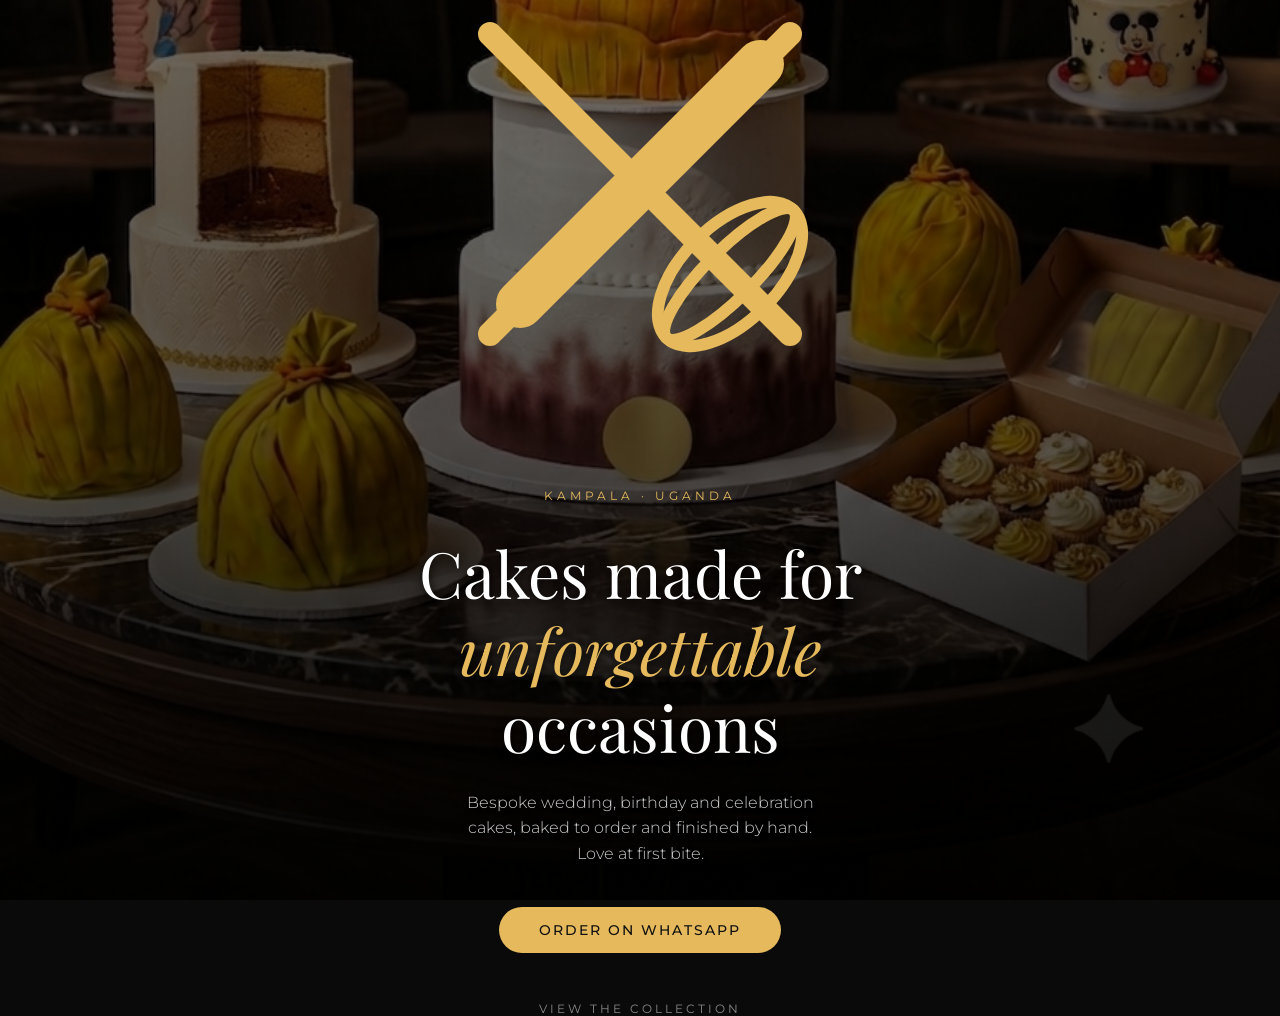
==== index.html @ edb1caff "Update index.html" ====
<!DOCTYPE html>
<html lang="en">
<head>
    <meta charset="UTF-8">
    <meta name="viewport" content="width=device-width, initial-scale=1.0">
    <title>Cake Walkers | Kampala</title>
    <link rel="stylesheet" href="style.css">
    <!-- Google Fonts for premium typography -->
    <link rel="preconnect" href="https://fonts.googleapis.com">
    <link rel="preconnect" href="https://fonts.gstatic.com" crossorigin>
    <link href="https://fonts.googleapis.com/css2?family=Montserrat:wght@300;400;500;600&family=Playfair+Display:ital,wght@0,400;0,600;1,400&display=swap" rel="stylesheet">
</head>
<body>

    <!-- Hero Section -->
    <section class="hero-section">
        <div class="hero-content">
            
            <!-- Brand Icon (Crossed Whisk and Rolling Pin) -->
            <div class="brand-icon">
                <svg viewBox="0 0 100 100" fill="none" xmlns="http://www.w3.org/2000/svg">
                    <!-- Rolling Pin -->
                    <path d="M25 75 L75 25" stroke="#e5b95c" stroke-width="4" stroke-linecap="round"/>
                    <path d="M30 70 L70 30" stroke="#e5b95c" stroke-width="8" stroke-linecap="round"/>
                    <!-- Whisk -->
                    <path d="M25 25 L50 50" stroke="#e5b95c" stroke-width="4" stroke-linecap="round"/>
                    <ellipse cx="65" cy="65" rx="15" ry="8" transform="rotate(-45 65 65)" stroke="#e5b95c" stroke-width="2"/>
                    <ellipse cx="65" cy="65" rx="15" ry="4" transform="rotate(-45 65 65)" stroke="#e5b95c" stroke-width="2"/>
                    <path d="M50 50 L75 75" stroke="#e5b95c" stroke-width="4" stroke-linecap="round"/>
                </svg>
            </div>

            <p class="location-tag">KAMPALA &middot; UGANDA</p>
            
            <h1 class="main-title">
                Cakes made for<br>
                <span class="highlight">unforgettable</span><br>
                occasions
            </h1>
            
            <p class="hero-description">
                Bespoke wedding, birthday and celebration<br>
                cakes, baked to order and finished by hand.<br>
                Love at first bite.
            </p>
            
            <!-- WhatsApp Button -->
            <a href="https://wa.me/256777690441" class="whatsapp-btn" target="_blank" rel="noopener noreferrer">
                ORDER ON WHATSAPP
            </a>
            
            <a href="#gallery" class="view-collection">VIEW THE COLLECTION</a>
        </div>
    </section>

</body>
</html>
---- style.css ----
/* Reset and Base Styles */
* {
    margin: 0;
    padding: 0;
    box-sizing: border-box;
}

body {
    background-color: #0a0a0a; /* Dark background */
    color: #ffffff;
    font-family: 'Montserrat', sans-serif;
    -webkit-font-smoothing: antialiased;
}

/* Hero Section Container */
.hero-section {
    position: relative;
    height: 100vh;
    min-height: 650px;
    display: flex;
    flex-direction: column;
    justify-content: center;
    align-items: center;
    text-align: center;
    padding: 0 20px;
    
    /* Integrated background image and gradient overlay */
    background-image: linear-gradient(
        to bottom, 
        rgba(0, 0, 0, 0.55) 0%, 
        rgba(0, 0, 0, 0.75) 100%
    ), url('1785603673421.png');
    
    background-size: cover;
    background-position: center bottom;
    background-repeat: no-repeat;
}

/* Ensure content stays above the background */
.hero-content {
    position: relative;
    z-index: 2;
    max-width: 600px;
    width: 100%;
}

/* Typography Details */
.location-tag {
    font-size: 0.75rem;
    letter-spacing: 4px;
    color: #e5b95c; /* Soft gold */
    margin-bottom: 2rem;
    text-transform: uppercase;
}

.main-title {
    font-family: 'Playfair Display', serif;
    font-size: clamp(2.5rem, 6vw, 4rem);
    font-weight: 400;
    line-height: 1.2;
    margin-bottom: 1.5rem;
    /* Added shadow to keep text crisp over the background image */
    text-shadow: 0 2px 10px rgba(0, 0, 0, 0.8);
}

.main-title .highlight {
    font-style: italic;
    color: #e5b95c; /* Matches the golden highlight */
}

.hero-description {
    font-size: 1rem;
    line-height: 1.6;
    color: #cccccc;
    margin-bottom: 2.5rem;
    font-weight: 300;
    /* Added subtle shadow to the description as well */
    text-shadow: 0 1px 5px rgba(0, 0, 0, 0.8);
}

/* The Call to Action Button */
.whatsapp-btn {
    display: inline-block;
    background-color: #e5b95c;
    color: #111111;
    text-decoration: none;
    padding: 15px 40px;
    border-radius: 50px; /* Pill shape */
    font-size: 0.85rem;
    font-weight: 500;
    letter-spacing: 2px;
    margin-bottom: 3rem;
    transition: background-color 0.3s ease, transform 0.2s ease;
}

.whatsapp-btn:hover {
    background-color: #d4af37;
    transform: translateY(-2px);
}

/* Bottom Scroll Text */
.view-collection {
    display: block;
    color: #888888;
    text-decoration: none;
    font-size: 0.75rem;
    letter-spacing: 3px;
    text-transform: uppercase;
    transition: color 0.3s ease;
}

.view-collection:hover {
    color: #ffffff;
}
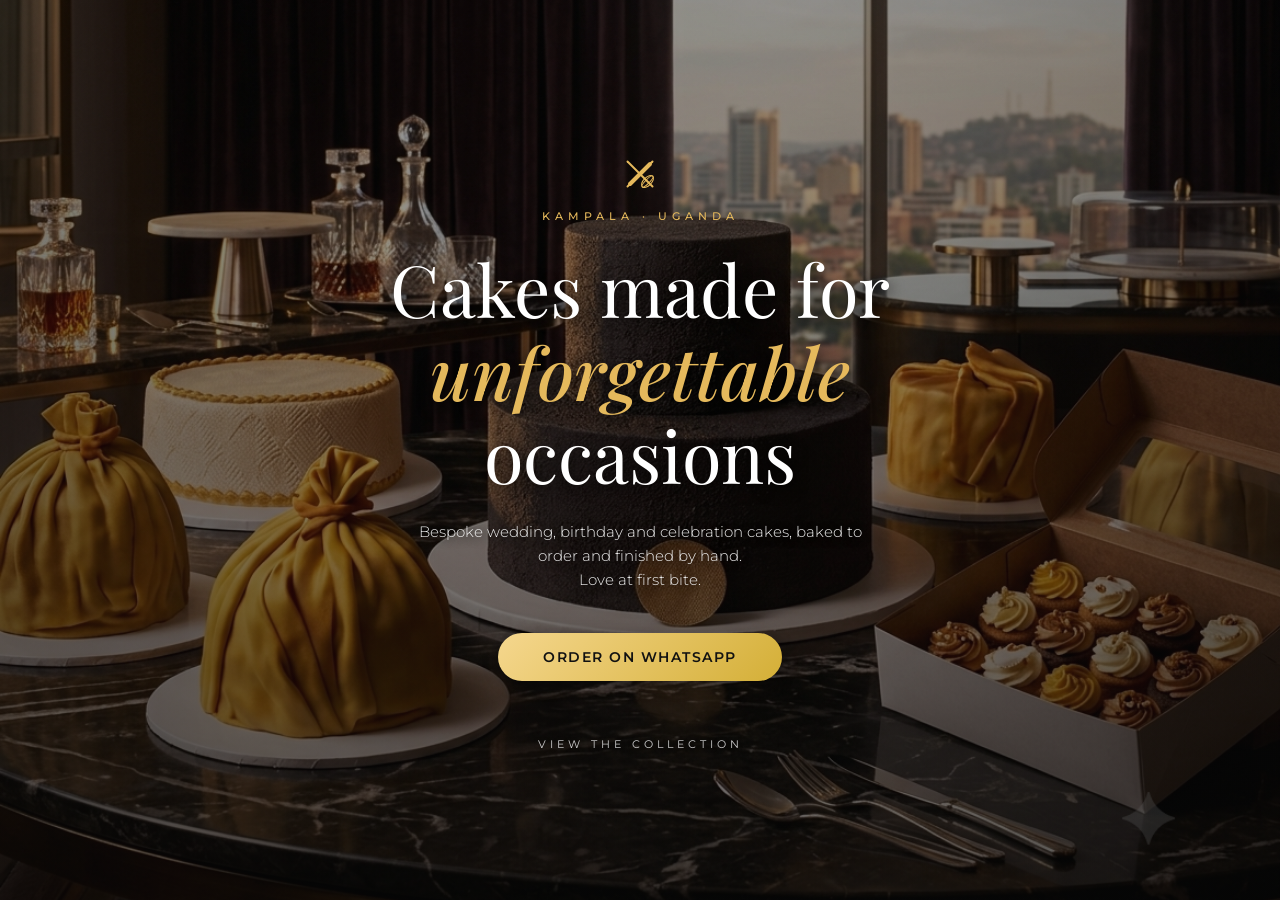
==== commit d4c7f871: "Update index.html" ====
--- a/index.html
+++ b/index.html
@@ -8,7 +8,7 @@
     <!-- Google Fonts for premium typography -->
     <link rel="preconnect" href="https://fonts.googleapis.com">
     <link rel="preconnect" href="https://fonts.gstatic.com" crossorigin>
-    <link href="https://fonts.googleapis.com/css2?family=Montserrat:wght@300;400;500;600&family=Playfair+Display:ital,wght@0,400;0,600;1,400&display=swap" rel="stylesheet">
+    <link href="https://fonts.googleapis.com/css2?family=Montserrat:wght@300;400;500;600;700&family=Playfair+Display:ital,wght@0,400;0,500;1,400;1,500&display=swap" rel="stylesheet">
 </head>
 <body>
 
@@ -38,11 +38,12 @@
                 occasions
             </h1>
             
-            <p class="hero-description">
-                Bespoke wedding, birthday and celebration<br>
-                cakes, baked to order and finished by hand.<br>
-                Love at first bite.
-            </p>
+            <div class="description-wrapper">
+                <p class="hero-description">
+                    Bespoke wedding, birthday and celebration cakes, baked to order and finished by hand.<br>
+                    Love at first bite.
+                </p>
+            </div>
             
             <!-- WhatsApp Button -->
             <a href="https://wa.me/256777690441" class="whatsapp-btn" target="_blank" rel="noopener noreferrer">
--- a/style.css
+++ b/style.css
@@ -6,17 +6,18 @@
 }
 
 body {
-    background-color: #0a0a0a; /* Dark background */
+    background-color: #0a0a0a; 
     color: #ffffff;
     font-family: 'Montserrat', sans-serif;
     -webkit-font-smoothing: antialiased;
+    -moz-osx-font-smoothing: grayscale;
 }
 
-/* Hero Section Container */
+/* Hero Section Container (Default: Laptop / Wide View) */
 .hero-section {
     position: relative;
     height: 100vh;
-    min-height: 650px;
+    min-height: 750px;
     display: flex;
     flex-direction: column;
     justify-content: center;
@@ -24,89 +25,122 @@
     text-align: center;
     padding: 0 20px;
     
-    /* Integrated background image and gradient overlay */
-    background-image: linear-gradient(
-        to bottom, 
-        rgba(0, 0, 0, 0.55) 0%, 
-        rgba(0, 0, 0, 0.75) 100%
-    ), url('1785603673421.png');
+    /* Laptop Background Image */
+    background-image: 
+        linear-gradient(to bottom, rgba(15, 15, 15, 0.2) 0%, rgba(10, 10, 10, 0.5) 100%),
+        radial-gradient(circle at center, rgba(0,0,0,0.1) 0%, rgba(0,0,0,0.4) 100%),
+        url('1785606690197.png');
     
     background-size: cover;
-    background-position: center bottom;
+    background-position: center;
     background-repeat: no-repeat;
 }
 
-/* Ensure content stays above the background */
+/* Media Query for Mobile Devices (screens 768px wide and below) */
+@media (max-width: 768px) {
+    .hero-section {
+        /* Mobile Background Image (Replace 'mobile-bg.png' with your mobile image filename) */
+        background-image: 
+            linear-gradient(to bottom, rgba(15, 15, 15, 0.3) 0%, rgba(10, 10, 10, 0.6) 100%),
+            radial-gradient(circle at center, rgba(0,0,0,0.2) 0%, rgba(0,0,0,0.5) 100%),
+            url('mobile-bg.png');
+        
+        background-size: cover;
+        background-position: center;
+    }
+}
+
+/* Hero Content Wrapper */
 .hero-content {
     position: relative;
     z-index: 2;
-    max-width: 600px;
+    max-width: 700px;
     width: 100%;
+    display: flex;
+    flex-direction: column;
+    align-items: center;
 }
 
-/* Typography Details */
-.location-tag {
-    font-size: 0.75rem;
-    letter-spacing: 4px;
-    color: #e5b95c; /* Soft gold */
-    margin-bottom: 2rem;
-    text-transform: uppercase;
+/* Brand Icon */
+.brand-icon {
+    width: 50px;
+    height: 50px;
+    margin-bottom: 10px;
 }
 
+.brand-icon svg {
+    width: 100%;
+    height: 100%;
+    display: block;
+}
+
+/* Location Tag */
+.location-tag {
+    font-size: 0.7rem;
+    letter-spacing: 5px;
+    color: #e5b95c;
+    margin-bottom: 1.5rem;
+    text-transform: uppercase;
+    font-weight: 500;
+}
+
+/* Main Typography */
 .main-title {
     font-family: 'Playfair Display', serif;
-    font-size: clamp(2.5rem, 6vw, 4rem);
+    font-size: clamp(2.5rem, 7vw, 4.5rem);
     font-weight: 400;
-    line-height: 1.2;
+    line-height: 1.15;
     margin-bottom: 1.5rem;
-    /* Added shadow to keep text crisp over the background image */
-    text-shadow: 0 2px 10px rgba(0, 0, 0, 0.8);
+    text-shadow: 0 4px 15px rgba(0, 0, 0, 0.9);
 }
 
 .main-title .highlight {
     font-style: italic;
-    color: #e5b95c; /* Matches the golden highlight */
+    color: #e5b95c;
+    font-weight: 500;
 }
 
 .hero-description {
-    font-size: 1rem;
+    font-size: 0.95rem;
     line-height: 1.6;
-    color: #cccccc;
+    color: #f0f0f0;
     margin-bottom: 2.5rem;
     font-weight: 300;
-    /* Added subtle shadow to the description as well */
-    text-shadow: 0 1px 5px rgba(0, 0, 0, 0.8);
+    text-shadow: 0 2px 10px rgba(0, 0, 0, 0.9);
+    max-width: 450px;
 }
 
-/* The Call to Action Button */
+/* Call to Action Button */
 .whatsapp-btn {
     display: inline-block;
-    background-color: #e5b95c;
+    background: linear-gradient(135deg, #f5d78e 0%, #d4af37 100%);
     color: #111111;
     text-decoration: none;
-    padding: 15px 40px;
-    border-radius: 50px; /* Pill shape */
+    padding: 16px 45px;
+    border-radius: 50px;
     font-size: 0.85rem;
-    font-weight: 500;
-    letter-spacing: 2px;
-    margin-bottom: 3rem;
-    transition: background-color 0.3s ease, transform 0.2s ease;
+    font-weight: 600;
+    letter-spacing: 1.5px;
+    margin-bottom: 3.5rem;
+    transition: transform 0.3s ease, box-shadow 0.3s ease;
+    box-shadow: 0 4px 15px rgba(0, 0, 0, 0.4);
 }
 
 .whatsapp-btn:hover {
-    background-color: #d4af37;
-    transform: translateY(-2px);
+    transform: translateY(-3px);
+    box-shadow: 0 6px 20px rgba(212, 175, 55, 0.4);
 }
 
 /* Bottom Scroll Text */
 .view-collection {
     display: block;
-    color: #888888;
+    color: #cccccc;
     text-decoration: none;
-    font-size: 0.75rem;
-    letter-spacing: 3px;
+    font-size: 0.7rem;
+    letter-spacing: 4px;
     text-transform: uppercase;
     transition: color 0.3s ease;
+    text-shadow: 0 1px 4px rgba(0, 0, 0, 0.8);
 }
 
 .view-collection:hover {
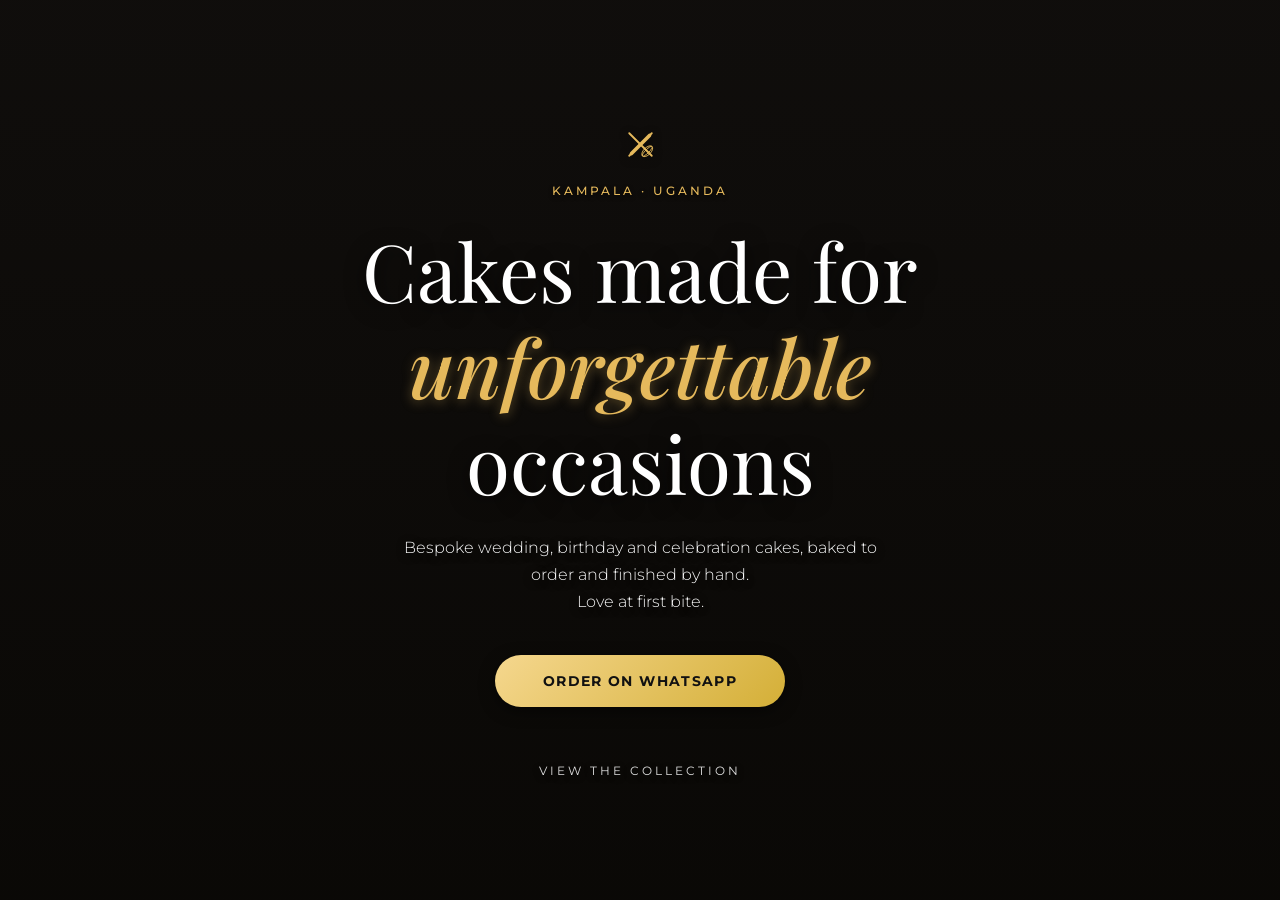
==== commit 2c43f896: "Update index.html" ====
--- a/index.html
+++ b/index.html
@@ -5,10 +5,10 @@
     <meta name="viewport" content="width=device-width, initial-scale=1.0">
     <title>Cake Walkers | Kampala</title>
     <link rel="stylesheet" href="style.css">
-    <!-- Google Fonts for premium typography -->
+        <!-- Google Fonts for premium typography and Artisanal Brush script -->
     <link rel="preconnect" href="https://fonts.googleapis.com">
     <link rel="preconnect" href="https://fonts.gstatic.com" crossorigin>
-    <link href="https://fonts.googleapis.com/css2?family=Montserrat:wght@300;400;500;600;700&family=Playfair+Display:ital,wght@0,400;0,500;1,400;1,500&display=swap" rel="stylesheet">
+    <link href="https://fonts.googleapis.com/css2?family=Caveat:wght@500;600;700&family=Montserrat:wght@300;400;500;600;700&family=Playfair+Display:ital,wght@0,400;0,500;1,400;1,500&display=swap" rel="stylesheet">
 </head>
 <body>
 
--- a/style.css
+++ b/style.css
@@ -25,11 +25,10 @@
     text-align: center;
     padding: 0 20px;
     
-    /* Laptop Background Image */
+    /* Laptop Background Image with Warm, Balanced Lighting Overlay */
     background-image: 
-        linear-gradient(to bottom, rgba(15, 15, 15, 0.2) 0%, rgba(10, 10, 10, 0.5) 100%),
-        radial-gradient(circle at center, rgba(0,0,0,0.1) 0%, rgba(0,0,0,0.4) 100%),
-        url('1785606690197.png');
+        linear-gradient(to bottom, rgba(26, 20, 15, 0.35) 0%, rgba(10, 8, 5, 0.8) 100%),
+        url('laptop-bg.png');
     
     background-size: cover;
     background-position: center;
@@ -39,10 +38,9 @@
 /* Media Query for Mobile Devices (screens 768px wide and below) */
 @media (max-width: 768px) {
     .hero-section {
-        /* Mobile Background Image (Replace 'mobile-bg.png' with your mobile image filename) */
+        /* Mobile Background Image with identical warm lighting */
         background-image: 
-            linear-gradient(to bottom, rgba(15, 15, 15, 0.3) 0%, rgba(10, 10, 10, 0.6) 100%),
-            radial-gradient(circle at center, rgba(0,0,0,0.2) 0%, rgba(0,0,0,0.5) 100%),
+            linear-gradient(to bottom, rgba(26, 20, 15, 0.4) 0%, rgba(10, 8, 5, 0.85) 100%),
             url('mobile-bg.png');
         
         background-size: cover;
@@ -54,7 +52,7 @@
 .hero-content {
     position: relative;
     z-index: 2;
-    max-width: 700px;
+    max-width: 800px;
     width: 100%;
     display: flex;
     flex-direction: column;
@@ -63,9 +61,10 @@
 
 /* Brand Icon */
 .brand-icon {
-    width: 50px;
-    height: 50px;
-    margin-bottom: 10px;
+    width: 45px;
+    height: 45px;
+    margin-bottom: 1rem;
+    filter: drop-shadow(0px 2px 4px rgba(0,0,0,0.5));
 }
 
 .brand-icon svg {
@@ -76,38 +75,45 @@
 
 /* Location Tag */
 .location-tag {
-    font-size: 0.7rem;
-    letter-spacing: 5px;
+    font-size: 0.75rem;
+    letter-spacing: 0.25em; /* Wider spacing for editorial look */
     color: #e5b95c;
     margin-bottom: 1.5rem;
     text-transform: uppercase;
     font-weight: 500;
+    text-shadow: 0 2px 4px rgba(0, 0, 0, 0.8);
 }
 
 /* Main Typography */
 .main-title {
     font-family: 'Playfair Display', serif;
-    font-size: clamp(2.5rem, 7vw, 4.5rem);
+    font-size: clamp(2.8rem, 8vw, 5rem);
     font-weight: 400;
-    line-height: 1.15;
+    line-height: 1.2; /* Increased breathing room */
     margin-bottom: 1.5rem;
-    text-shadow: 0 4px 15px rgba(0, 0, 0, 0.9);
+    text-shadow: 0 4px 20px rgba(0, 0, 0, 0.7); /* Softer shadow */
 }
 
 .main-title .highlight {
     font-style: italic;
     color: #e5b95c;
     font-weight: 500;
+    /* Subtle gold glow instead of dark shadow */
+    text-shadow: 0px 2px 12px rgba(229, 185, 92, 0.35); 
+}
+
+/* Paragraph Wrapper & Text */
+.description-wrapper {
+    max-width: 480px;
+    margin: 0 auto 2.5rem auto;
 }
 
 .hero-description {
-    font-size: 0.95rem;
-    line-height: 1.6;
-    color: #f0f0f0;
-    margin-bottom: 2.5rem;
+    font-size: 1rem;
+    line-height: 1.7; /* Airy, elegant spacing */
+    color: #f8f8f8;
     font-weight: 300;
-    text-shadow: 0 2px 10px rgba(0, 0, 0, 0.9);
-    max-width: 450px;
+    text-shadow: 0 2px 8px rgba(0, 0, 0, 0.9);
 }
 
 /* Call to Action Button */
@@ -116,33 +122,35 @@
     background: linear-gradient(135deg, #f5d78e 0%, #d4af37 100%);
     color: #111111;
     text-decoration: none;
-    padding: 16px 45px;
+    padding: 18px 48px;
     border-radius: 50px;
     font-size: 0.85rem;
-    font-weight: 600;
-    letter-spacing: 1.5px;
+    font-weight: 700; /* Bolder text */
+    letter-spacing: 0.1em; /* Increased spacing to read clearly */
     margin-bottom: 3.5rem;
     transition: transform 0.3s ease, box-shadow 0.3s ease;
-    box-shadow: 0 4px 15px rgba(0, 0, 0, 0.4);
+    box-shadow: 0 4px 15px rgba(0, 0, 0, 0.5);
 }
 
 .whatsapp-btn:hover {
     transform: translateY(-3px);
-    box-shadow: 0 6px 20px rgba(212, 175, 55, 0.4);
+    box-shadow: 0 8px 25px rgba(212, 175, 55, 0.4);
 }
 
 /* Bottom Scroll Text */
 .view-collection {
     display: block;
-    color: #cccccc;
+    color: #dddddd;
     text-decoration: none;
-    font-size: 0.7rem;
-    letter-spacing: 4px;
+    font-size: 0.75rem;
+    letter-spacing: 0.25em; /* Matches top location tag */
     text-transform: uppercase;
-    transition: color 0.3s ease;
-    text-shadow: 0 1px 4px rgba(0, 0, 0, 0.8);
+    font-weight: 400;
+    transition: color 0.3s ease, transform 0.3s ease;
+    text-shadow: 0 2px 6px rgba(0, 0, 0, 0.8);
 }
 
 .view-collection:hover {
     color: #ffffff;
+    transform: translateY(-2px);
 }
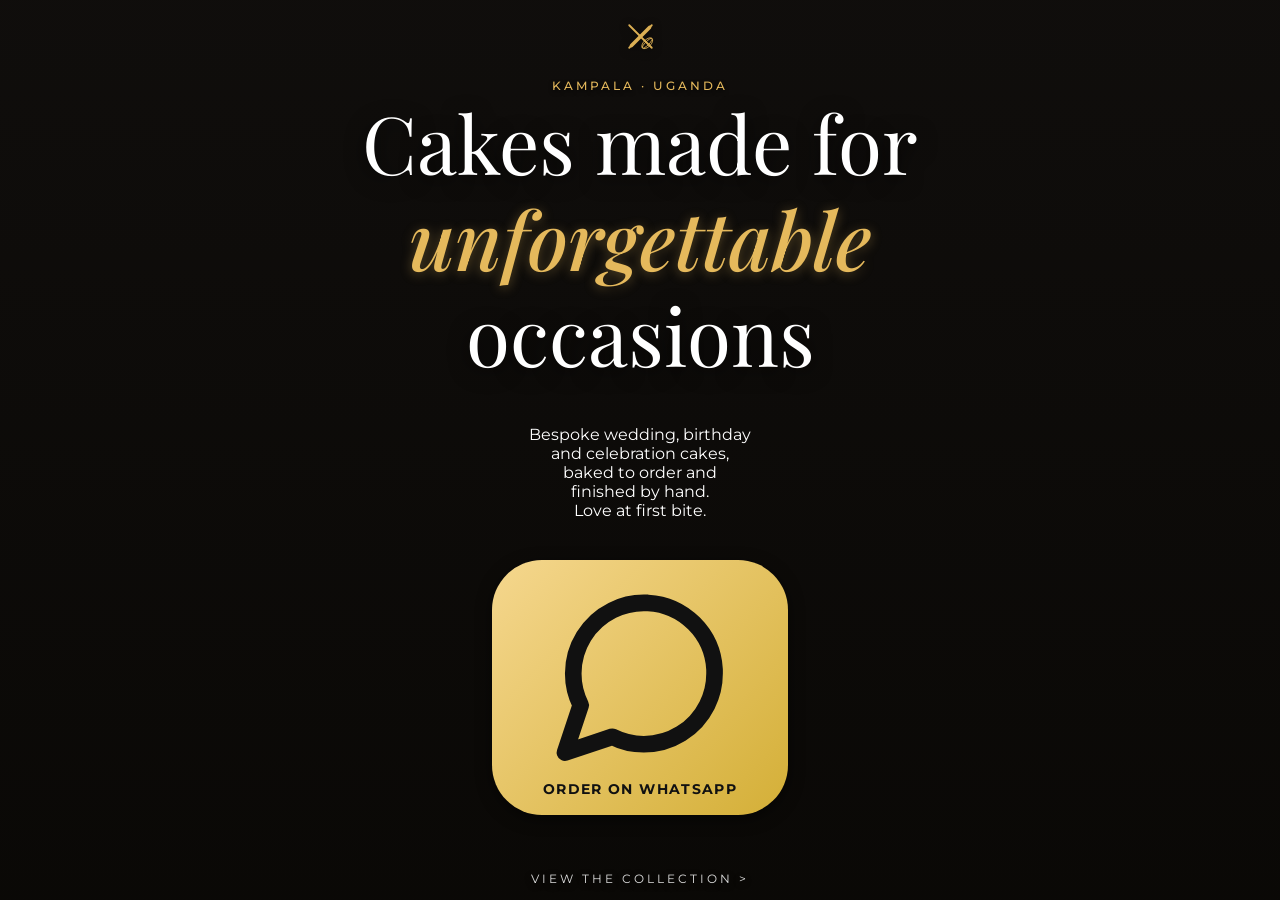
==== commit 6acc32a6: "Update index.html" ====
--- a/index.html
+++ b/index.html
@@ -5,10 +5,10 @@
     <meta name="viewport" content="width=device-width, initial-scale=1.0">
     <title>Cake Walkers | Kampala</title>
     <link rel="stylesheet" href="style.css">
-        <!-- Google Fonts for premium typography and Artisanal Brush script -->
+    <!-- Google Fonts for premium typography and Artisanal Brush script -->
     <link rel="preconnect" href="https://fonts.googleapis.com">
     <link rel="preconnect" href="https://fonts.gstatic.com" crossorigin>
-    <link href="https://fonts.googleapis.com/css2?family=Caveat:wght@500;600;700&family=Montserrat:wght@300;400;500;600;700&family=Playfair+Display:ital,wght@0,400;0,500;1,400;1,500&display=swap" rel="stylesheet">
+    <link href="https://fonts.googleapis.com/css2?family=Caveat:wght@400;500;600;700&family=Montserrat:wght@300;400;500;600;700&family=Playfair+Display:ital,wght@0,400;0,500;0,600;1,400;1,500;1,600&display=swap" rel="stylesheet">
 </head>
 <body>
 
@@ -20,37 +20,58 @@
             <div class="brand-icon">
                 <svg viewBox="0 0 100 100" fill="none" xmlns="http://www.w3.org/2000/svg">
                     <!-- Rolling Pin -->
-                    <path d="M25 75 L75 25" stroke="#e5b95c" stroke-width="4" stroke-linecap="round"/>
-                    <path d="M30 70 L70 30" stroke="#e5b95c" stroke-width="8" stroke-linecap="round"/>
+                    <path d="M25 75 L75 25" stroke="#dbaf54" stroke-width="4" stroke-linecap="round"/>
+                    <path d="M30 70 L70 30" stroke="#dbaf54" stroke-width="8" stroke-linecap="round"/>
                     <!-- Whisk -->
-                    <path d="M25 25 L50 50" stroke="#e5b95c" stroke-width="4" stroke-linecap="round"/>
-                    <ellipse cx="65" cy="65" rx="15" ry="8" transform="rotate(-45 65 65)" stroke="#e5b95c" stroke-width="2"/>
-                    <ellipse cx="65" cy="65" rx="15" ry="4" transform="rotate(-45 65 65)" stroke="#e5b95c" stroke-width="2"/>
-                    <path d="M50 50 L75 75" stroke="#e5b95c" stroke-width="4" stroke-linecap="round"/>
+                    <path d="M25 25 L50 50" stroke="#dbaf54" stroke-width="4" stroke-linecap="round"/>
+                    <ellipse cx="65" cy="65" rx="15" ry="8" transform="rotate(-45 65 65)" stroke="#dbaf54" stroke-width="2"/>
+                    <ellipse cx="65" cy="65" rx="15" ry="4" transform="rotate(-45 65 65)" stroke="#dbaf54" stroke-width="2"/>
+                    <path d="M50 50 L75 75" stroke="#dbaf54" stroke-width="4" stroke-linecap="round"/>
                 </svg>
             </div>
 
-            <p class="location-tag">KAMPALA &middot; UGANDA</p>
+            <!-- Location with Horizontal Lines -->
+            <div class="location-wrapper">
+                <span class="location-tag">KAMPALA &middot; UGANDA</span>
+            </div>
             
             <h1 class="main-title">
                 Cakes made for<br>
                 <span class="highlight">unforgettable</span><br>
                 occasions
             </h1>
+
+            <!-- Heart Divider -->
+            <div class="heart-divider">
+                <svg viewBox="0 0 24 24" fill="#dbaf54" xmlns="http://www.w3.org/2000/svg">
+                    <path d="M12 21.35l-1.45-1.32C5.4 15.36 2 12.28 2 8.5 2 5.42 4.42 3 7.5 3c1.74 0 3.41.81 4.5 2.09C13.09 3.81 14.76 3 16.5 3 19.58 3 22 5.42 22 8.5c0 3.78-3.4 6.86-8.55 11.54L12 21.35z"/>
+                </svg>
+            </div>
             
             <div class="description-wrapper">
-                <p class="hero-description">
-                    Bespoke wedding, birthday and celebration cakes, baked to order and finished by hand.<br>
+                <p class="description-main">
+                    Bespoke wedding, birthday<br>
+                    and celebration cakes,<br>
+                    baked to order and<br>
+                    <span class="highlight-text">finished by hand.</span>
+                </p>
+                <p class="description-script">
                     Love at first bite.
                 </p>
             </div>
             
-            <!-- WhatsApp Button -->
+            <!-- WhatsApp Button with Icon -->
             <a href="https://wa.me/256777690441" class="whatsapp-btn" target="_blank" rel="noopener noreferrer">
+                <svg class="wa-icon" viewBox="0 0 24 24" fill="none" stroke="currentColor" stroke-width="2" stroke-linecap="round" stroke-linejoin="round" xmlns="http://www.w3.org/2000/svg">
+                    <path d="M21 11.5a8.38 8.38 0 0 1-.9 3.8 8.5 8.5 0 0 1-7.6 4.7 8.38 8.38 0 0 1-3.8-.9L3 21l1.9-5.7a8.38 8.38 0 0 1-.9-3.8 8.5 8.5 0 0 1 4.7-7.6 8.38 8.38 0 0 1 3.8-.9h.5a8.48 8.48 0 0 1 8 8v.5z"></path>
+                </svg>
                 ORDER ON WHATSAPP
             </a>
             
-            <a href="#gallery" class="view-collection">VIEW THE COLLECTION</a>
+            <!-- Footer Link -->
+            <div class="footer-link-wrapper">
+                <a href="#gallery" class="view-collection">VIEW THE COLLECTION <span class="arrow">&gt;</span></a>
+            </div>
         </div>
     </section>
 
--- a/style.css
+++ b/style.css
@@ -104,16 +104,18 @@
 
 /* Paragraph Wrapper & Text */
 .description-wrapper {
-    max-width: 480px;
+    max-width: 550px; /* Slightly wider to accommodate the larger script text */
     margin: 0 auto 2.5rem auto;
 }
 
 .hero-description {
-    font-size: 1rem;
-    line-height: 1.7; /* Airy, elegant spacing */
-    color: #f8f8f8;
-    font-weight: 300;
-    text-shadow: 0 2px 8px rgba(0, 0, 0, 0.9);
+    font-family: 'Caveat', cursive; /* The Artisanal Brush look */
+    font-size: clamp(1.8rem, 4vw, 2.2rem); /* Larger size for readability */
+    line-height: 1.3; 
+    color: #fdf0d5; /* Pale cream/gold to match the screenshot */
+    font-weight: 500;
+    letter-spacing: 1px;
+    text-shadow: 0 3px 12px rgba(0, 0, 0, 0.95); /* Strong shadow for contrast */
 }
 
 /* Call to Action Button */
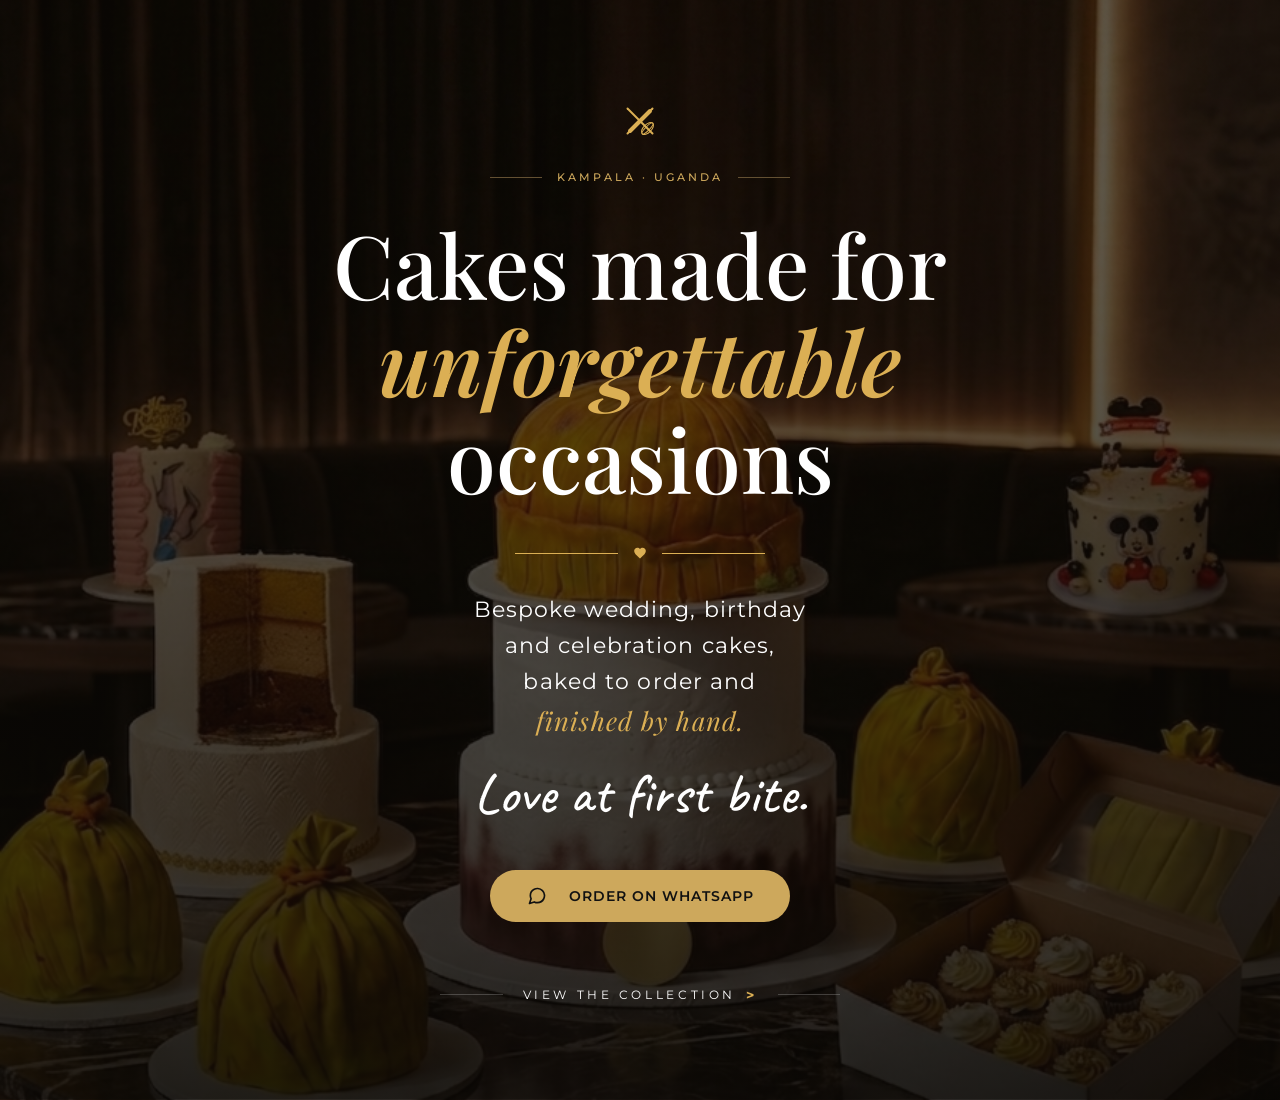
==== commit ae8c13e8: "Update index.html" ====
--- a/index.html
+++ b/index.html
@@ -70,7 +70,8 @@
             
             <!-- Footer Link -->
             <div class="footer-link-wrapper">
-                <a href="#gallery" class="view-collection">VIEW THE COLLECTION <span class="arrow">&gt;</span></a>
+                <a href="collections.html" class="view-collection">VIEW THE COLLECTION <span class="arrow">&gt;</span></a>
+
             </div>
         </div>
     </section>
--- a/style.css
+++ b/style.css
@@ -4,7 +4,34 @@
     padding: 0;
     box-sizing: border-box;
 }
-
+/* Keep content readable on large screens and avoid edge overflow */
+.wrapper, .container {
+  width: 100%;
+  max-width: 1200px; /* change to suit your design */
+  margin: 0 auto;
+  padding: 0 20px;
+}
+
+/* Prevent horizontal scroll from images/iframes */
+img, picture, video, iframe {
+  max-width: 100%;
+  height: auto;
+  display: block;
+}
+
+/* If you have rows/columns, make them wrap */
+.row {
+  display: flex;
+  flex-wrap: wrap;
+  gap: 16px; /* optional spacing */
+}
+.col {
+  flex: 1 1 300px; /* min column width 300px; shrinks/grows */
+  min-width: 0; /* allows flex children to shrink correctly */
+}
+
+/* Optional: hide accidental small horizontal overflow while debugging */
+html, body { overflow-x: hidden; } /* temporary; avoid if it hides needed content */
 body {
     background-color: #0a0a0a; 
     color: #ffffff;
@@ -13,39 +40,42 @@
     -moz-osx-font-smoothing: grayscale;
 }
 
-/* Hero Section Container (Default: Laptop / Wide View) */
+/* Hero Section Container */
 .hero-section {
     position: relative;
-    height: 100vh;
-    min-height: 750px;
+    min-height: 100vh; /* FIX: was "height: 100vh" + a separate "min-height: 850px",
+                           which capped the box and clipped content off the top when
+                           the content was taller than the viewport. min-height lets
+                           the section grow to fit its content instead of cutting it. */
     display: flex;
     flex-direction: column;
     justify-content: center;
     align-items: center;
     text-align: center;
-    padding: 0 20px;
+    padding: 6rem 20px; /* FIX: more top/bottom breathing room so content isn't
+                            crammed right against the viewport edges */
     
-    /* Laptop Background Image with Warm, Balanced Lighting Overlay */
+    /* Darkened overlay to let text pop, matching original image */
     background-image: 
-        linear-gradient(to bottom, rgba(26, 20, 15, 0.35) 0%, rgba(10, 8, 5, 0.8) 100%),
-        url('laptop-bg.png');
+        linear-gradient(to bottom, rgba(15, 10, 5, 0.6) 0%, rgba(10, 8, 5, 0.85) 100%),
+        url('laptop-bg.png'); /* Replace with your actual background */
     
     background-size: cover;
     background-position: center;
     background-repeat: no-repeat;
 }
 
-/* Media Query for Mobile Devices (screens 768px wide and below) */
-@media (max-width: 768px) {
-    .hero-section {
-        /* Mobile Background Image with identical warm lighting */
-        background-image: 
-            linear-gradient(to bottom, rgba(26, 20, 15, 0.4) 0%, rgba(10, 8, 5, 0.85) 100%),
-            url('mobile-bg.png');
-        
-        background-size: cover;
-        background-position: center;
-    }
+/* Brand Icon */
+.brand-icon {
+    width: 50px;
+    height: 50px;
+    margin-bottom: 1.5rem;
+}
+
+.brand-icon svg {
+    width: 100%;
+    height: 100%;
+    display: block;
 }
 
 /* Hero Content Wrapper */
@@ -59,100 +89,428 @@
     align-items: center;
 }
 
-/* Brand Icon */
-.brand-icon {
-    width: 45px;
-    height: 45px;
-    margin-bottom: 1rem;
-    filter: drop-shadow(0px 2px 4px rgba(0,0,0,0.5));
-}
-
-.brand-icon svg {
-    width: 100%;
-    height: 100%;
-    display: block;
-}
-
-/* Location Tag */
+/* Location Tag with Lines */
+.location-wrapper {
+    display: flex;
+    align-items: center;
+    justify-content: center;
+    width: 100%;
+    max-width: 300px;
+    margin-bottom: 2rem;
+}
+
+.location-wrapper::before,
+.location-wrapper::after {
+    content: '';
+    flex: 1;
+    height: 1px;
+    background-color: #635032; /* Dim gold for lines */
+}
+
 .location-tag {
     font-size: 0.75rem;
-    letter-spacing: 0.25em; /* Wider spacing for editorial look */
-    color: #e5b95c;
-    margin-bottom: 1.5rem;
+    letter-spacing: 0.3em; 
+    color: #dbaf54;
     text-transform: uppercase;
     font-weight: 500;
-    text-shadow: 0 2px 4px rgba(0, 0, 0, 0.8);
+    padding: 0 15px;
 }
 
 /* Main Typography */
 .main-title {
     font-family: 'Playfair Display', serif;
-    font-size: clamp(2.8rem, 8vw, 5rem);
-    font-weight: 400;
-    line-height: 1.2; /* Increased breathing room */
+    font-size: clamp(3rem, 9vw, 5.5rem);
+    font-weight: 500;
+    line-height: 1.1; 
     margin-bottom: 1.5rem;
-    text-shadow: 0 4px 20px rgba(0, 0, 0, 0.7); /* Softer shadow */
 }
 
 .main-title .highlight {
     font-style: italic;
-    color: #e5b95c;
-    font-weight: 500;
-    /* Subtle gold glow instead of dark shadow */
-    text-shadow: 0px 2px 12px rgba(229, 185, 92, 0.35); 
+    color: #dbaf54;
+    font-weight: 600;
+}
+
+/* Heart Divider */
+.heart-divider {
+    display: flex;
+    align-items: center;
+    justify-content: center;
+    width: 100%;
+    max-width: 250px;
+    margin: 1rem 0 2rem 0;
+}
+
+.heart-divider::before,
+.heart-divider::after {
+    content: '';
+    flex: 1;
+    height: 1px;
+    background-color: #dbaf54;
+}
+
+.heart-divider svg {
+    width: 14px;
+    height: 14px;
+    margin: 0 15px;
 }
 
 /* Paragraph Wrapper & Text */
 .description-wrapper {
-    max-width: 550px; /* Slightly wider to accommodate the larger script text */
-    margin: 0 auto 2.5rem auto;
-}
-
-.hero-description {
-    font-family: 'Caveat', cursive; /* The Artisanal Brush look */
-    font-size: clamp(1.8rem, 4vw, 2.2rem); /* Larger size for readability */
-    line-height: 1.3; 
-    color: #fdf0d5; /* Pale cream/gold to match the screenshot */
+    max-width: 600px; 
+    margin: 0 auto 3rem auto;
+}
+
+.description-main {
+    font-family: 'Montserrat', sans-serif;
+    font-size: clamp(1.1rem, 3vw, 1.4rem);
+    font-weight: 400;
+    line-height: 1.6;
+    color: #ffffff;
+    margin-bottom: 1.5rem;
+    letter-spacing: 0.05em;
+}
+
+.description-main .highlight-text {
+    font-family: 'Playfair Display', serif;
+    font-style: italic;
+    color: #dbaf54;
+    font-size: 1.15em; /* Slightly larger to match proportional size */
+}
+
+.description-script {
+    font-family: 'Caveat', cursive;
+    font-size: clamp(2.5rem, 5vw, 3.5rem); 
+    line-height: 1; 
+    color: #ffffff; 
     font-weight: 500;
-    letter-spacing: 1px;
-    text-shadow: 0 3px 12px rgba(0, 0, 0, 0.95); /* Strong shadow for contrast */
 }
 
 /* Call to Action Button */
 .whatsapp-btn {
-    display: inline-block;
-    background: linear-gradient(135deg, #f5d78e 0%, #d4af37 100%);
-    color: #111111;
+    display: flex;
+    align-items: center;
+    justify-content: center;
+    background-color: #dbaf54; /* Solid gold */
+    color: #000000;
     text-decoration: none;
-    padding: 18px 48px;
+    padding: 16px 36px;
     border-radius: 50px;
-    font-size: 0.85rem;
-    font-weight: 700; /* Bolder text */
-    letter-spacing: 0.1em; /* Increased spacing to read clearly */
-    margin-bottom: 3.5rem;
-    transition: transform 0.3s ease, box-shadow 0.3s ease;
-    box-shadow: 0 4px 15px rgba(0, 0, 0, 0.5);
+    font-size: 0.9rem;
+    font-weight: 700;
+    letter-spacing: 0.15em; 
+    margin-bottom: 4rem;
+    transition: background-color 0.3s ease, transform 0.2s ease;
 }
 
 .whatsapp-btn:hover {
-    transform: translateY(-3px);
-    box-shadow: 0 8px 25px rgba(212, 175, 55, 0.4);
-}
-
-/* Bottom Scroll Text */
+    background-color: #c99c43;
+    transform: translateY(-2px);
+}
+
+.wa-icon {
+    width: 20px;
+    height: 20px;
+    margin-right: 12px;
+}
+
+/* Bottom Scroll Text with Lines */
+.footer-link-wrapper {
+    display: flex;
+    align-items: center;
+    justify-content: center;
+    width: 100%;
+    max-width: 400px;
+}
+
+.footer-link-wrapper::before,
+.footer-link-wrapper::after {
+    content: '';
+    flex: 1;
+    height: 1px;
+    background-color: rgba(255, 255, 255, 0.2);
+}
+
 .view-collection {
-    display: block;
-    color: #dddddd;
+    display: inline-flex;
+    align-items: center;
+    color: #ffffff;
     text-decoration: none;
     font-size: 0.75rem;
-    letter-spacing: 0.25em; /* Matches top location tag */
+    letter-spacing: 0.3em;
     text-transform: uppercase;
     font-weight: 400;
-    transition: color 0.3s ease, transform 0.3s ease;
-    text-shadow: 0 2px 6px rgba(0, 0, 0, 0.8);
+    padding: 0 20px;
+    transition: color 0.3s ease;
+}
+
+.view-collection .arrow {
+    color: #dbaf54;
+    margin-left: 10px;
+    font-weight: 700;
+    font-size: 0.9rem;
 }
 
 .view-collection:hover {
-    color: #ffffff;
-    transform: translateY(-2px);
-}
+    color: #dbaf54;
+}
+
+/* Media Query for Mobile Devices */
+@media (max-width: 768px) {
+    .hero-section {
+        padding: 2rem 15px;
+        background-image: 
+            linear-gradient(to bottom, rgba(15, 10, 5, 0.6) 0%, rgba(10, 8, 5, 0.85) 100%),
+            url('mobile-bg.png'); /* Replace with your actual mobile background */
+    }
+    
+    .whatsapp-btn {
+        width: 100%;
+        max-width: 320px;
+        padding: 16px 20px;
+    }
+}
+
+/* Tighten hero on shorter/laptop-height screens so it still feels
+   like a "one screen" hero without the title/text getting clipped */
+@media (max-width: 1100px) and (min-height: 700px) {
+    .main-title {
+        font-size: clamp(2.5rem, 6vw, 4rem);
+    }
+    .description-script {
+        font-size: clamp(2rem, 4vw, 2.8rem);
+    }
+}
+/* =========================================
+   COLLECTIONS PAGE STYLES
+   ========================================= */
+
+:root {
+    --gold-accent: #cda85c;
+    --gold-hover: #b5924b;
+    --text-light: #fdfdfd;
+    --bg-dark: #111111;
+    --card-bg: linear-gradient(180deg, rgba(20,20,20,0) 0%, rgba(15,15,15,0.9) 60%, rgba(10,10,10,1) 100%);
+}
+
+.collections-body {
+    margin: 0;
+    padding: 0;
+    /* Replace this URL with your moody bakery background image */
+    background: linear-gradient(rgba(10, 8, 5, 0.85), rgba(10, 8, 5, 0.85)), url('path/to/bakery-bg.jpg') center/cover no-repeat;
+    background-attachment: fixed;
+    color: var(--text-light);
+    font-family: 'Montserrat', sans-serif;
+}
+
+.collections-wrapper {
+    max-width: 800px; /* Keeps it contained on desktop, perfectly sized for mobile/tablets */
+    margin: 0 auto;
+    padding: 40px 20px;
+    display: flex;
+    flex-direction: column;
+    align-items: center;
+}
+
+/* Header */
+.collections-header {
+    text-align: center;
+    margin-bottom: 30px;
+}
+
+.logo-icon {
+    color: var(--gold-accent);
+    font-size: 32px;
+    margin-bottom: 10px;
+}
+
+.location-tag {
+    font-size: 11px;
+    letter-spacing: 3px;
+    color: var(--gold-accent);
+    text-transform: uppercase;
+    display: flex;
+    align-items: center;
+    justify-content: center;
+    gap: 15px;
+}
+
+.location-tag span {
+    opacity: 0.5;
+}
+
+/* Intro Section */
+.collections-intro {
+    text-align: center;
+    margin-bottom: 40px;
+}
+
+.collections-intro h1 {
+    font-family: 'Cinzel', serif;
+    font-size: 32px;
+    font-weight: 400;
+    margin: 0 0 15px 0;
+    letter-spacing: 1px;
+}
+
+.divider-heart {
+    display: flex;
+    align-items: center;
+    justify-content: center;
+    gap: 15px;
+    margin-bottom: 15px;
+}
+
+.divider-heart .line {
+    height: 1px;
+    width: 40px;
+    background-color: var(--gold-accent);
+    opacity: 0.5;
+}
+
+.divider-heart .heart {
+    color: var(--gold-accent);
+    font-size: 14px;
+}
+
+.collections-intro p {
+    font-family: 'Playfair Display', serif;
+    font-size: 18px;
+    color: var(--gold-accent);
+    line-height: 1.4;
+    margin: 0;
+}
+
+/* Grid Layout */
+.collections-grid {
+    display: grid;
+    grid-template-columns: repeat(2, 1fr);
+    gap: 15px;
+    width: 100%;
+    margin-bottom: 50px;
+}
+
+/* Cards */
+.collection-card {
+    position: relative;
+    border-radius: 8px;
+    overflow: hidden;
+    height: 320px;
+    display: flex;
+    flex-direction: column;
+    justify-content: flex-end;
+    text-align: center;
+    background-color: var(--bg-dark);
+}
+
+.card-img {
+    position: absolute;
+    top: 0;
+    left: 0;
+    width: 100%;
+    height: 100%;
+    background-position: center;
+    background-size: cover;
+    z-index: 1;
+}
+
+.card-content {
+    position: relative;
+    z-index: 2;
+    background: var(--card-bg);
+    padding: 20px 10px;
+    height: 100%;
+    display: flex;
+    flex-direction: column;
+    justify-content: flex-end;
+}
+
+.card-content h2 {
+    font-family: 'Cinzel', serif;
+    font-size: 18px;
+    font-weight: 400;
+    margin: 0 0 10px 0;
+    line-height: 1.2;
+    letter-spacing: 0.5px;
+}
+
+.card-content p {
+    font-family: 'Playfair Display', serif;
+    font-size: 14px;
+    margin: 0 0 15px 0;
+    color: #cccccc;
+}
+
+.card-content p em {
+    color: var(--gold-accent);
+    font-style: italic;
+}
+
+.view-link {
+    font-family: 'Montserrat', sans-serif;
+    font-size: 10px;
+    font-weight: 600;
+    letter-spacing: 1.5px;
+    color: var(--text-light);
+    text-decoration: none;
+    text-transform: uppercase;
+    transition: color 0.3s ease;
+}
+
+.view-link:hover {
+    color: var(--gold-accent);
+}
+
+/* Footer & Buttons */
+.collections-footer {
+    display: flex;
+    flex-direction: column;
+    align-items: center;
+    width: 100%;
+    gap: 25px;
+}
+
+.whatsapp-btn {
+    display: flex;
+    align-items: center;
+    justify-content: center;
+    gap: 10px;
+    background-color: var(--gold-accent);
+    color: var(--bg-dark);
+    font-family: 'Montserrat', sans-serif;
+    font-size: 14px;
+    font-weight: 600;
+    letter-spacing: 1px;
+    text-decoration: none;
+    padding: 16px 32px;
+    border-radius: 50px;
+    width: 100%;
+    max-width: 300px;
+    transition: background-color 0.3s ease;
+}
+
+.whatsapp-btn:hover {
+    background-color: var(--gold-hover);
+}
+
+.back-link {
+    font-family: 'Montserrat', sans-serif;
+    font-size: 12px;
+    letter-spacing: 2px;
+    color: var(--text-light);
+    text-decoration: none;
+    text-transform: uppercase;
+    transition: color 0.3s ease;
+}
+
+.back-link:hover {
+    color: var(--gold-accent);
+}
+
+/* Responsive adjustments */
+@media (max-width: 480px) {
+    .collections-grid {
+        grid-template-columns: 1fr; /* Stacks to 1 column on very small screens if needed, but 2 looks best for this design */
+    }
+}
+
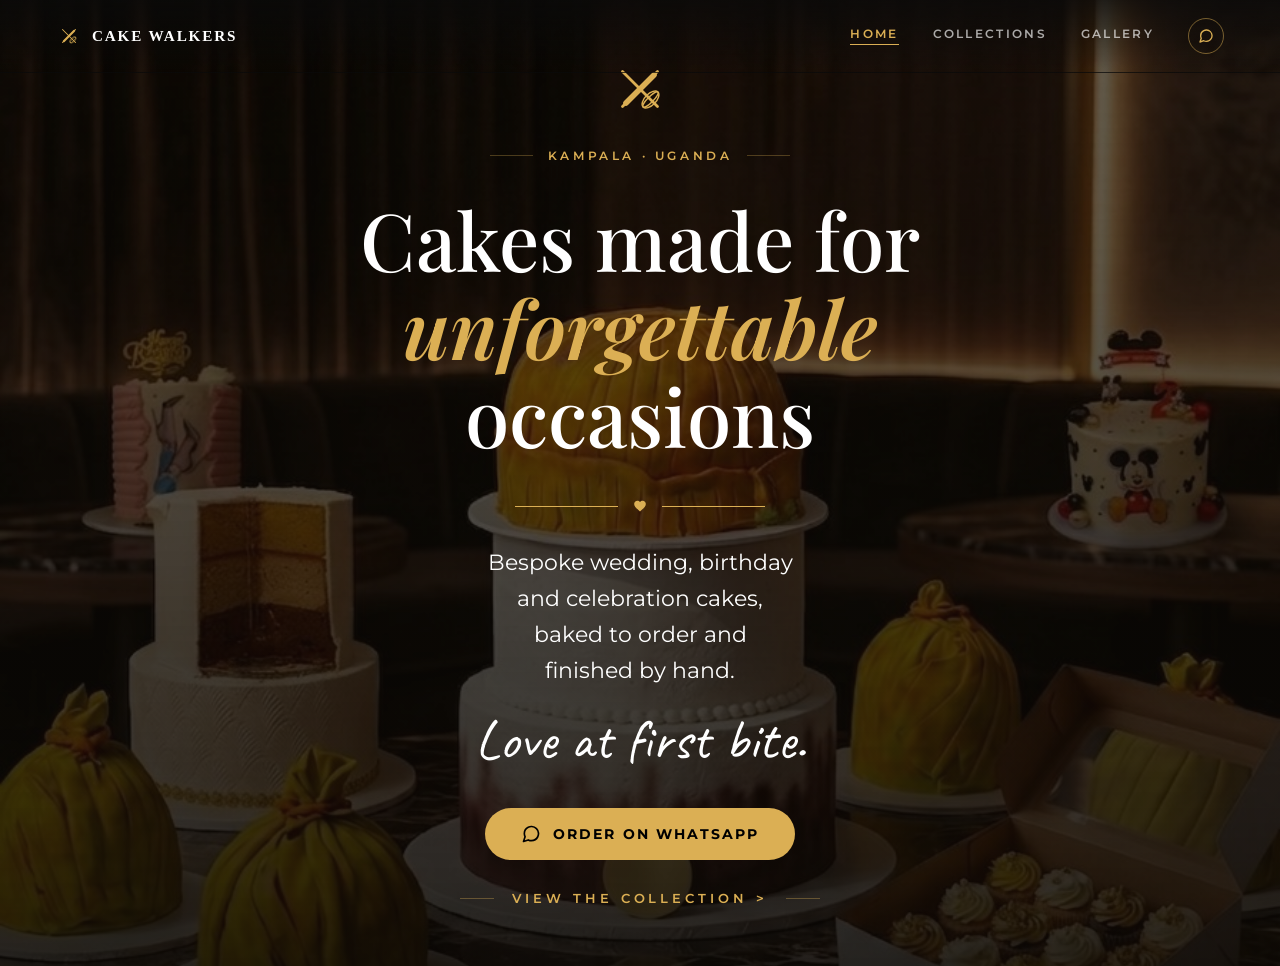
==== commit bb10070c: "Add files via upload" ====
--- a/index.html
+++ b/index.html
@@ -11,6 +11,29 @@
     <link href="https://fonts.googleapis.com/css2?family=Caveat:wght@400;500;600;700&family=Montserrat:wght@300;400;500;600;700&family=Playfair+Display:ital,wght@0,400;0,500;0,600;1,400;1,500;1,600&display=swap" rel="stylesheet">
 </head>
 <body>
+
+    <!-- Site Navigation -->
+    <nav class="site-nav" id="siteNav">
+        <a href="index.html" class="nav-brand">
+            <svg viewBox="0 0 100 100" fill="none" xmlns="http://www.w3.org/2000/svg">
+                <path d="M25 75 L75 25" stroke="#dbaf54" stroke-width="4" stroke-linecap="round"/>
+                <path d="M30 70 L70 30" stroke="#dbaf54" stroke-width="8" stroke-linecap="round"/>
+                <path d="M25 25 L50 50" stroke="#dbaf54" stroke-width="4" stroke-linecap="round"/>
+                <ellipse cx="65" cy="65" rx="15" ry="8" transform="rotate(-45 65 65)" stroke="#dbaf54" stroke-width="2"/>
+                <ellipse cx="65" cy="65" rx="15" ry="4" transform="rotate(-45 65 65)" stroke="#dbaf54" stroke-width="2"/>
+                <path d="M50 50 L75 75" stroke="#dbaf54" stroke-width="4" stroke-linecap="round"/>
+            </svg>
+            <span class="nav-wordmark">CAKE WALKERS</span>
+        </a>
+        <div class="nav-links">
+            <a href="index.html" class="nav-link is-current"><span class="full">Home</span></a>
+            <a href="collections.html" class="nav-link"><span class="full">Collections</span></a>
+            <a href="gallery.html" class="nav-link"><span class="full">Gallery</span></a>
+            <a href="https://wa.me/256777690441" class="nav-wa" target="_blank" rel="noopener noreferrer" aria-label="Order on WhatsApp">
+                <svg viewBox="0 0 24 24" fill="none" stroke="currentColor" stroke-width="2" stroke-linecap="round" stroke-linejoin="round"><path d="M21 11.5a8.38 8.38 0 0 1-.9 3.8 8.5 8.5 0 0 1-7.6 4.7 8.38 8.38 0 0 1-3.8-.9L3 21l1.9-5.7a8.38 8.38 0 0 1-.9-3.8 8.5 8.5 0 0 1 4.7-7.6 8.38 8.38 0 0 1 3.8-.9h.5a8.48 8.48 0 0 1 8 8v.5z"></path></svg>
+            </a>
+        </div>
+    </nav>
 
     <!-- Hero Section -->
     <section class="hero-section">
@@ -76,5 +99,12 @@
         </div>
     </section>
 
+    <script>
+        const nav = document.getElementById('siteNav');
+        window.addEventListener('scroll', () => {
+            nav.classList.toggle('is-scrolled', window.scrollY > 40);
+        }, { passive: true });
+    </script>
+
 </body>
 </html>
--- a/style.css
+++ b/style.css
@@ -1,74 +1,66 @@
-/* Reset and Base Styles */
+/* =========================================
+   1. GLOBAL VARIABLES & RESET
+   ========================================= */
+:root {
+    --bg-dark: #0a0a0a;
+    --text-light: #ffffff;
+    --text-muted: #a0a0a0;
+    --gold-accent: #dbaf54;
+    --gold-hover: #c99c43;
+    --card-gradient: linear-gradient(180deg, rgba(10,10,10,0) 0%, rgba(10,10,10,0.85) 50%, rgba(10,10,10,1) 100%);
+}
+
 * {
+    box-sizing: border-box;
     margin: 0;
     padding: 0;
-    box-sizing: border-box;
-}
-/* Keep content readable on large screens and avoid edge overflow */
-.wrapper, .container {
-  width: 100%;
-  max-width: 1200px; /* change to suit your design */
-  margin: 0 auto;
-  padding: 0 20px;
-}
-
-/* Prevent horizontal scroll from images/iframes */
-img, picture, video, iframe {
-  max-width: 100%;
-  height: auto;
-  display: block;
-}
-
-/* If you have rows/columns, make them wrap */
-.row {
-  display: flex;
-  flex-wrap: wrap;
-  gap: 16px; /* optional spacing */
-}
-.col {
-  flex: 1 1 300px; /* min column width 300px; shrinks/grows */
-  min-width: 0; /* allows flex children to shrink correctly */
-}
-
-/* Optional: hide accidental small horizontal overflow while debugging */
-html, body { overflow-x: hidden; } /* temporary; avoid if it hides needed content */
-body {
-    background-color: #0a0a0a; 
-    color: #ffffff;
+}
+
+html, body {
+    min-height: 100vh;
+    background-color: var(--bg-dark);
+    color: var(--text-light);
     font-family: 'Montserrat', sans-serif;
     -webkit-font-smoothing: antialiased;
     -moz-osx-font-smoothing: grayscale;
-}
-
-/* Hero Section Container */
+    overflow-x: hidden;
+}
+
+h1, h2, h3 {
+    font-family: 'Playfair Display', serif;
+}
+
+
+/* =========================================
+   2. HOMEPAGE / HERO SECTION STYLES
+   ========================================= */
 .hero-section {
+    min-height: 100vh;
+    display: flex;
+    flex-direction: column;
+    align-items: center;
+    justify-content: center;
+    padding: 6vh 5vw;
     position: relative;
-    min-height: 100vh; /* FIX: was "height: 100vh" + a separate "min-height: 850px",
-                           which capped the box and clipped content off the top when
-                           the content was taller than the viewport. min-height lets
-                           the section grow to fit its content instead of cutting it. */
+    text-align: center;
+    background: linear-gradient(to bottom, rgba(15, 10, 5, 0.6) 0%, rgba(10, 8, 5, 0.85) 100%),
+                url('images/site/hero-desktop-bg.jpg') center/cover no-repeat;
+}
+
+.hero-content {
+    width: 100%;
+    max-width: 800px;
+    margin: 0 auto;
+    position: relative;
+    z-index: 2;
     display: flex;
     flex-direction: column;
-    justify-content: center;
-    align-items: center;
-    text-align: center;
-    padding: 6rem 20px; /* FIX: more top/bottom breathing room so content isn't
-                            crammed right against the viewport edges */
-    
-    /* Darkened overlay to let text pop, matching original image */
-    background-image: 
-        linear-gradient(to bottom, rgba(15, 10, 5, 0.6) 0%, rgba(10, 8, 5, 0.85) 100%),
-        url('laptop-bg.png'); /* Replace with your actual background */
-    
-    background-size: cover;
-    background-position: center;
-    background-repeat: no-repeat;
-}
-
-/* Brand Icon */
+    align-items: center;
+}
+
 .brand-icon {
-    width: 50px;
-    height: 50px;
+    width: 70px;
+    height: 70px;
     margin-bottom: 1.5rem;
 }
 
@@ -78,18 +70,6 @@
     display: block;
 }
 
-/* Hero Content Wrapper */
-.hero-content {
-    position: relative;
-    z-index: 2;
-    max-width: 800px;
-    width: 100%;
-    display: flex;
-    flex-direction: column;
-    align-items: center;
-}
-
-/* Location Tag with Lines */
 .location-wrapper {
     display: flex;
     align-items: center;
@@ -104,34 +84,32 @@
     content: '';
     flex: 1;
     height: 1px;
-    background-color: #635032; /* Dim gold for lines */
+    background-color: rgba(219, 175, 84, 0.3);
 }
 
 .location-tag {
     font-size: 0.75rem;
-    letter-spacing: 0.3em; 
-    color: #dbaf54;
+    letter-spacing: 0.3em;
+    color: var(--gold-accent);
     text-transform: uppercase;
-    font-weight: 500;
+    font-weight: 600;
     padding: 0 15px;
 }
 
-/* Main Typography */
 .main-title {
     font-family: 'Playfair Display', serif;
-    font-size: clamp(3rem, 9vw, 5.5rem);
+    font-size: clamp(2.5rem, 8vw, 5rem);
+    line-height: 1.1;
     font-weight: 500;
-    line-height: 1.1; 
     margin-bottom: 1.5rem;
 }
 
 .main-title .highlight {
     font-style: italic;
-    color: #dbaf54;
+    color: var(--gold-accent);
     font-weight: 600;
 }
 
-/* Heart Divider */
 .heart-divider {
     display: flex;
     align-items: center;
@@ -146,7 +124,7 @@
     content: '';
     flex: 1;
     height: 1px;
-    background-color: #dbaf54;
+    background-color: var(--gold-accent);
 }
 
 .heart-divider svg {
@@ -155,72 +133,58 @@
     margin: 0 15px;
 }
 
-/* Paragraph Wrapper & Text */
 .description-wrapper {
-    max-width: 600px; 
-    margin: 0 auto 3rem auto;
+    max-width: 600px;
+    margin: 0 auto 2.5rem auto;
 }
 
 .description-main {
-    font-family: 'Montserrat', sans-serif;
     font-size: clamp(1.1rem, 3vw, 1.4rem);
-    font-weight: 400;
     line-height: 1.6;
-    color: #ffffff;
+    color: var(--text-light);
     margin-bottom: 1.5rem;
-    letter-spacing: 0.05em;
-}
-
-.description-main .highlight-text {
-    font-family: 'Playfair Display', serif;
-    font-style: italic;
-    color: #dbaf54;
-    font-size: 1.15em; /* Slightly larger to match proportional size */
 }
 
 .description-script {
     font-family: 'Caveat', cursive;
-    font-size: clamp(2.5rem, 5vw, 3.5rem); 
-    line-height: 1; 
-    color: #ffffff; 
-    font-weight: 500;
-}
-
-/* Call to Action Button */
+    font-size: clamp(2.5rem, 5vw, 3.5rem);
+    line-height: 1;
+    color: var(--text-light);
+}
+
 .whatsapp-btn {
-    display: flex;
-    align-items: center;
-    justify-content: center;
-    background-color: #dbaf54; /* Solid gold */
+    display: inline-flex;
+    align-items: center;
+    justify-content: center;
+    background-color: var(--gold-accent);
     color: #000000;
     text-decoration: none;
     padding: 16px 36px;
     border-radius: 50px;
     font-size: 0.9rem;
     font-weight: 700;
-    letter-spacing: 0.15em; 
-    margin-bottom: 4rem;
+    letter-spacing: 0.15em;
     transition: background-color 0.3s ease, transform 0.2s ease;
 }
 
 .whatsapp-btn:hover {
-    background-color: #c99c43;
+    background-color: var(--gold-hover);
     transform: translateY(-2px);
 }
 
-.wa-icon {
+.whatsapp-btn .wa-icon {
     width: 20px;
     height: 20px;
     margin-right: 12px;
 }
 
-/* Bottom Scroll Text with Lines */
 .footer-link-wrapper {
     display: flex;
     align-items: center;
     justify-content: center;
     width: 100%;
-    max-width: 400px;
+    max-width: 360px;
+    margin-top: 1.5rem;
 }
 
 .footer-link-wrapper::before,
@@ -228,289 +192,439 @@
     content: '';
     flex: 1;
     height: 1px;
-    background-color: rgba(255, 255, 255, 0.2);
+    background-color: rgba(219, 175, 84, 0.35);
 }
 
 .view-collection {
-    display: inline-flex;
-    align-items: center;
-    color: #ffffff;
+    color: var(--gold-accent);
     text-decoration: none;
-    font-size: 0.75rem;
+    font-size: 0.82rem;
     letter-spacing: 0.3em;
     text-transform: uppercase;
-    font-weight: 400;
-    padding: 0 20px;
-    transition: color 0.3s ease;
-}
-
-.view-collection .arrow {
-    color: #dbaf54;
-    margin-left: 10px;
-    font-weight: 700;
-    font-size: 0.9rem;
+    font-weight: 600;
+    padding: 6px 18px;
+    transition: all 0.3s ease;
 }
 
 .view-collection:hover {
-    color: #dbaf54;
-}
-
-/* Media Query for Mobile Devices */
-@media (max-width: 768px) {
-    .hero-section {
-        padding: 2rem 15px;
-        background-image: 
-            linear-gradient(to bottom, rgba(15, 10, 5, 0.6) 0%, rgba(10, 8, 5, 0.85) 100%),
-            url('mobile-bg.png'); /* Replace with your actual mobile background */
-    }
-    
-    .whatsapp-btn {
-        width: 100%;
-        max-width: 320px;
-        padding: 16px 20px;
-    }
-}
-
-/* Tighten hero on shorter/laptop-height screens so it still feels
-   like a "one screen" hero without the title/text getting clipped */
-@media (max-width: 1100px) and (min-height: 700px) {
-    .main-title {
-        font-size: clamp(2.5rem, 6vw, 4rem);
-    }
-    .description-script {
-        font-size: clamp(2rem, 4vw, 2.8rem);
-    }
-}
+    color: var(--text-light);
+}
+
+
 /* =========================================
-   COLLECTIONS PAGE STYLES
+   3. COLLECTIONS PAGE LAYOUT
    ========================================= */
-
-:root {
-    --gold-accent: #cda85c;
-    --gold-hover: #b5924b;
-    --text-light: #fdfdfd;
-    --bg-dark: #111111;
-    --card-bg: linear-gradient(180deg, rgba(20,20,20,0) 0%, rgba(15,15,15,0.9) 60%, rgba(10,10,10,1) 100%);
-}
-
 .collections-body {
-    margin: 0;
-    padding: 0;
-    /* Replace this URL with your moody bakery background image */
-    background: linear-gradient(rgba(10, 8, 5, 0.85), rgba(10, 8, 5, 0.85)), url('path/to/bakery-bg.jpg') center/cover no-repeat;
-    background-attachment: fixed;
+    background-color: var(--bg-dark);
     color: var(--text-light);
-    font-family: 'Montserrat', sans-serif;
+    position: relative;
+    min-height: 100vh;
+}
+
+.top-fade-bg {
+    position: absolute;
+    top: 0;
+    left: 0;
+    width: 100%;
+    height: 60vh;
+    background: linear-gradient(to bottom, rgba(10, 10, 10, 0.1) 0%, rgba(10, 10, 10, 1) 100%), 
+                url('images/site/collections-banner.jpg') center/cover no-repeat;
+    z-index: 0;
 }
 
 .collections-wrapper {
-    max-width: 800px; /* Keeps it contained on desktop, perfectly sized for mobile/tablets */
+    max-width: 900px;
     margin: 0 auto;
-    padding: 40px 20px;
+    padding: 100px 20px 80px;
     display: flex;
     flex-direction: column;
     align-items: center;
-}
-
-/* Header */
+    position: relative;
+    z-index: 1;
+}
+
 .collections-header {
     text-align: center;
-    margin-bottom: 30px;
-}
-
-.logo-icon {
-    color: var(--gold-accent);
-    font-size: 32px;
-    margin-bottom: 10px;
-}
-
-.location-tag {
-    font-size: 11px;
-    letter-spacing: 3px;
+    margin-bottom: 40px;
+}
+
+.collections-header .logo-icon {
+    width: 70px;
+    height: 70px;
+    margin: 0 auto 15px auto;
+}
+
+.collections-header .location-tag {
+    font-size: 0.8rem;
+    letter-spacing: 0.3em;
     color: var(--gold-accent);
     text-transform: uppercase;
+    font-weight: 600;
     display: flex;
     align-items: center;
     justify-content: center;
     gap: 15px;
 }
 
-.location-tag span {
-    opacity: 0.5;
-}
-
-/* Intro Section */
 .collections-intro {
     text-align: center;
-    margin-bottom: 40px;
+    margin-bottom: 50px;
+    width: 100%;
 }
 
 .collections-intro h1 {
     font-family: 'Cinzel', serif;
-    font-size: 32px;
-    font-weight: 400;
-    margin: 0 0 15px 0;
-    letter-spacing: 1px;
-}
-
-.divider-heart {
-    display: flex;
-    align-items: center;
-    justify-content: center;
-    gap: 15px;
-    margin-bottom: 15px;
-}
-
-.divider-heart .line {
+    font-size: clamp(2.2rem, 6vw, 3.5rem);
+    font-weight: 800;
+    margin: 0 0 20px 0;
+    letter-spacing: 2px;
+    line-height: 1.1;
+    text-shadow: 2px 2px 10px rgba(0,0,0,0.5);
+}
+
+.collections-intro .divider-heart {
+    display: flex;
+    align-items: center;
+    justify-content: center;
+    gap: 20px;
+    margin: 15px 0;
+}
+
+.collections-intro .divider-heart .line {
     height: 1px;
-    width: 40px;
+    width: 60px;
     background-color: var(--gold-accent);
-    opacity: 0.5;
-}
-
-.divider-heart .heart {
-    color: var(--gold-accent);
-    font-size: 14px;
+    opacity: 0.6;
+}
+
+.collections-intro .divider-heart .heart svg {
+    width: 16px;
+    height: 16px;
 }
 
 .collections-intro p {
     font-family: 'Playfair Display', serif;
-    font-size: 18px;
-    color: var(--gold-accent);
-    line-height: 1.4;
+    font-size: clamp(1.1rem, 3vw, 1.4rem);
+    font-weight: 600;
+    color: var(--gold-accent);
+    line-height: 1.5;
     margin: 0;
 }
 
-/* Grid Layout */
+
+/* =========================================
+   4. SWIPEABLE CARDS & CAROUSEL GRID
+   ========================================= */
 .collections-grid {
     display: grid;
     grid-template-columns: repeat(2, 1fr);
-    gap: 15px;
-    width: 100%;
-    margin-bottom: 50px;
-}
-
-/* Cards */
+    gap: 30px;
+    width: 100%;
+    margin-bottom: 60px;
+}
+
 .collection-card {
     position: relative;
-    border-radius: 8px;
+    border-radius: 12px;
     overflow: hidden;
-    height: 320px;
+    height: 420px;
     display: flex;
     flex-direction: column;
     justify-content: flex-end;
     text-align: center;
     background-color: var(--bg-dark);
-}
-
-.card-img {
+    box-shadow: 0 10px 30px rgba(0,0,0,0.5);
+}
+
+.card-carousel {
     position: absolute;
     top: 0;
     left: 0;
     width: 100%;
     height: 100%;
-    background-position: center;
-    background-size: cover;
+    display: flex;
+    overflow-x: auto;
+    scroll-snap-type: x mandatory;
+    scrollbar-width: none;
+    -ms-overflow-style: none;
     z-index: 1;
+}
+
+.card-carousel::-webkit-scrollbar {
+    display: none;
+}
+
+.carousel-img {
+    width: 100%;
+    height: 100%;
+    object-fit: cover;
+    object-position: center top; /* Pushes the image upwards to display the cake better */
+    flex: 0 0 100%;
+    scroll-snap-align: start;
+}
+
+.card-overlay {
+    position: absolute;
+    bottom: 0;
+    left: 0;
+    width: 100%;
+    height: 80%;
+    background: var(--card-gradient);
+    z-index: 2;
+    pointer-events: none;
 }
 
 .card-content {
     position: relative;
-    z-index: 2;
-    background: var(--card-bg);
-    padding: 20px 10px;
-    height: 100%;
+    z-index: 3;
+    padding: 30px 20px;
     display: flex;
     flex-direction: column;
-    justify-content: flex-end;
+    align-items: center;
+    pointer-events: none;
+}
+
+.card-content .card-wa-btn {
+    pointer-events: auto;
+}
+
+.swipe-indicator {
+    font-size: 0.65rem;
+    font-weight: 700;
+    letter-spacing: 0.25em;
+    color: rgba(219, 175, 84, 0.8);
+    text-transform: uppercase;
+    margin-bottom: 12px;
+    display: flex;
+    align-items: center;
+    gap: 8px;
 }
 
 .card-content h2 {
     font-family: 'Cinzel', serif;
-    font-size: 18px;
-    font-weight: 400;
-    margin: 0 0 10px 0;
+    font-size: clamp(1.3rem, 4vw, 1.7rem);
+    font-weight: 700;
+    margin: 0 0 8px 0;
     line-height: 1.2;
-    letter-spacing: 0.5px;
+    letter-spacing: 1px;
 }
 
 .card-content p {
     font-family: 'Playfair Display', serif;
-    font-size: 14px;
-    margin: 0 0 15px 0;
-    color: #cccccc;
+    font-size: 1.05rem;
+    font-weight: 600;
+    margin: 0 0 20px 0;
+    color: #e0e0e0;
 }
 
 .card-content p em {
     color: var(--gold-accent);
     font-style: italic;
-}
-
-.view-link {
-    font-family: 'Montserrat', sans-serif;
-    font-size: 10px;
-    font-weight: 600;
-    letter-spacing: 1.5px;
-    color: var(--text-light);
+    font-weight: 700;
+}
+
+.card-wa-btn {
+    display: inline-flex;
+    align-items: center;
+    justify-content: center;
+    background-color: transparent;
+    color: var(--gold-accent);
+    border: 1px solid var(--gold-accent);
+    text-decoration: none;
+    padding: 10px 22px;
+    border-radius: 50px;
+    font-size: 0.75rem;
+    font-weight: 700;
+    letter-spacing: 0.15em;
+    transition: all 0.3s ease;
+}
+
+.card-wa-btn:hover {
+    background-color: var(--gold-accent);
+    color: #000000;
+    transform: translateY(-2px);
+}
+
+.card-wa-btn svg {
+    width: 16px;
+    height: 16px;
+    margin-right: 8px;
+}
+
+
+/* =========================================
+   5. FOOTER STYLES
+   ========================================= */
+.collections-footer {
+    display: flex;
+    flex-direction: column;
+    align-items: center;
+    width: 100%;
+    gap: 25px;
+}
+
+.collections-footer .whatsapp-btn {
+    width: 100%;
+    max-width: 350px;
+}
+
+.back-link {
+    font-size: 0.8rem;
+    font-weight: 700;
+    letter-spacing: 0.25em;
+    color: rgba(255, 255, 255, 0.6);
     text-decoration: none;
     text-transform: uppercase;
     transition: color 0.3s ease;
 }
 
-.view-link:hover {
-    color: var(--gold-accent);
-}
-
-/* Footer & Buttons */
-.collections-footer {
-    display: flex;
-    flex-direction: column;
-    align-items: center;
-    width: 100%;
-    gap: 25px;
-}
-
-.whatsapp-btn {
-    display: flex;
-    align-items: center;
-    justify-content: center;
+.back-link:hover {
+    color: var(--gold-accent);
+}
+
+
+/* =========================================
+   6. RESPONSIVE BREAKPOINTS
+   ========================================= */
+@media (max-width: 650px) {
+    .collections-grid {
+        grid-template-columns: 1fr;
+        gap: 25px;
+    }
+    
+    .collection-card {
+        height: 390px;
+    }
+    
+    .hero-section {
+        padding: 4vh 4vw;
+        background: linear-gradient(to bottom, rgba(15, 10, 5, 0.6) 0%, rgba(10, 8, 5, 0.85) 100%),
+                    url('images/site/hero-mobile-bg.jpg') center/cover no-repeat;
+    }
+}
+
+
+/* =========================================
+   7. SITE NAVIGATION (shared: collections + gallery)
+   ========================================= */
+.site-nav {
+    position: fixed;
+    top: 0;
+    left: 0;
+    width: 100%;
+    z-index: 100;
+    display: flex;
+    align-items: center;
+    justify-content: space-between;
+    padding: 18px clamp(20px, 5vw, 56px);
+    background: linear-gradient(to bottom, rgba(10,10,10,0.75) 0%, rgba(10,10,10,0) 100%);
+    backdrop-filter: blur(0px);
+    transition: background-color 0.4s ease, backdrop-filter 0.4s ease, padding 0.4s ease, border-color 0.4s ease;
+    border-bottom: 1px solid transparent;
+}
+
+.site-nav.is-scrolled {
+    background: rgba(10, 10, 10, 0.82);
+    backdrop-filter: blur(14px);
+    -webkit-backdrop-filter: blur(14px);
+    padding-top: 12px;
+    padding-bottom: 12px;
+    border-bottom: 1px solid rgba(219, 175, 84, 0.15);
+}
+
+.site-nav .nav-brand {
+    display: flex;
+    align-items: center;
     gap: 10px;
+    text-decoration: none;
+    color: var(--text-light);
+}
+
+.site-nav .nav-brand svg {
+    width: 26px;
+    height: 26px;
+    flex-shrink: 0;
+}
+
+.site-nav .nav-wordmark {
+    font-family: 'Cinzel', serif;
+    font-size: 0.95rem;
+    font-weight: 700;
+    letter-spacing: 0.12em;
+    white-space: nowrap;
+}
+
+.site-nav .nav-links {
+    display: flex;
+    align-items: center;
+    gap: clamp(14px, 3vw, 34px);
+}
+
+.site-nav .nav-link {
+    font-family: 'Montserrat', sans-serif;
+    font-size: 0.72rem;
+    font-weight: 600;
+    letter-spacing: 0.2em;
+    text-transform: uppercase;
+    color: rgba(255,255,255,0.65);
+    text-decoration: none;
+    position: relative;
+    padding-bottom: 4px;
+    transition: color 0.3s ease;
+}
+
+.site-nav .nav-link::after {
+    content: '';
+    position: absolute;
+    left: 0;
+    bottom: 0;
+    width: 0;
+    height: 1px;
     background-color: var(--gold-accent);
-    color: var(--bg-dark);
-    font-family: 'Montserrat', sans-serif;
-    font-size: 14px;
-    font-weight: 600;
-    letter-spacing: 1px;
-    text-decoration: none;
-    padding: 16px 32px;
-    border-radius: 50px;
-    width: 100%;
-    max-width: 300px;
-    transition: background-color 0.3s ease;
-}
-
-.whatsapp-btn:hover {
-    background-color: var(--gold-hover);
-}
-
-.back-link {
-    font-family: 'Montserrat', sans-serif;
-    font-size: 12px;
-    letter-spacing: 2px;
+    transition: width 0.3s ease;
+}
+
+.site-nav .nav-link:hover {
     color: var(--text-light);
-    text-decoration: none;
-    text-transform: uppercase;
-    transition: color 0.3s ease;
-}
-
-.back-link:hover {
-    color: var(--gold-accent);
-}
-
-/* Responsive adjustments */
-@media (max-width: 480px) {
-    .collections-grid {
-        grid-template-columns: 1fr; /* Stacks to 1 column on very small screens if needed, but 2 looks best for this design */
+}
+
+.site-nav .nav-link:hover::after {
+    width: 100%;
+}
+
+.site-nav .nav-link.is-current {
+    color: var(--gold-accent);
+}
+
+.site-nav .nav-link.is-current::after {
+    width: 100%;
+}
+
+.site-nav .nav-wa {
+    display: inline-flex;
+    align-items: center;
+    justify-content: center;
+    width: 36px;
+    height: 36px;
+    border-radius: 50%;
+    border: 1px solid rgba(219, 175, 84, 0.5);
+    color: var(--gold-accent);
+    flex-shrink: 0;
+    transition: all 0.3s ease;
+}
+
+.site-nav .nav-wa:hover {
+    background-color: var(--gold-accent);
+    color: #000;
+}
+
+.site-nav .nav-wa svg {
+    width: 16px;
+    height: 16px;
+}
+
+@media (max-width: 650px) {
+    .site-nav .nav-link span.full {
+        display: none;
     }
 }
-
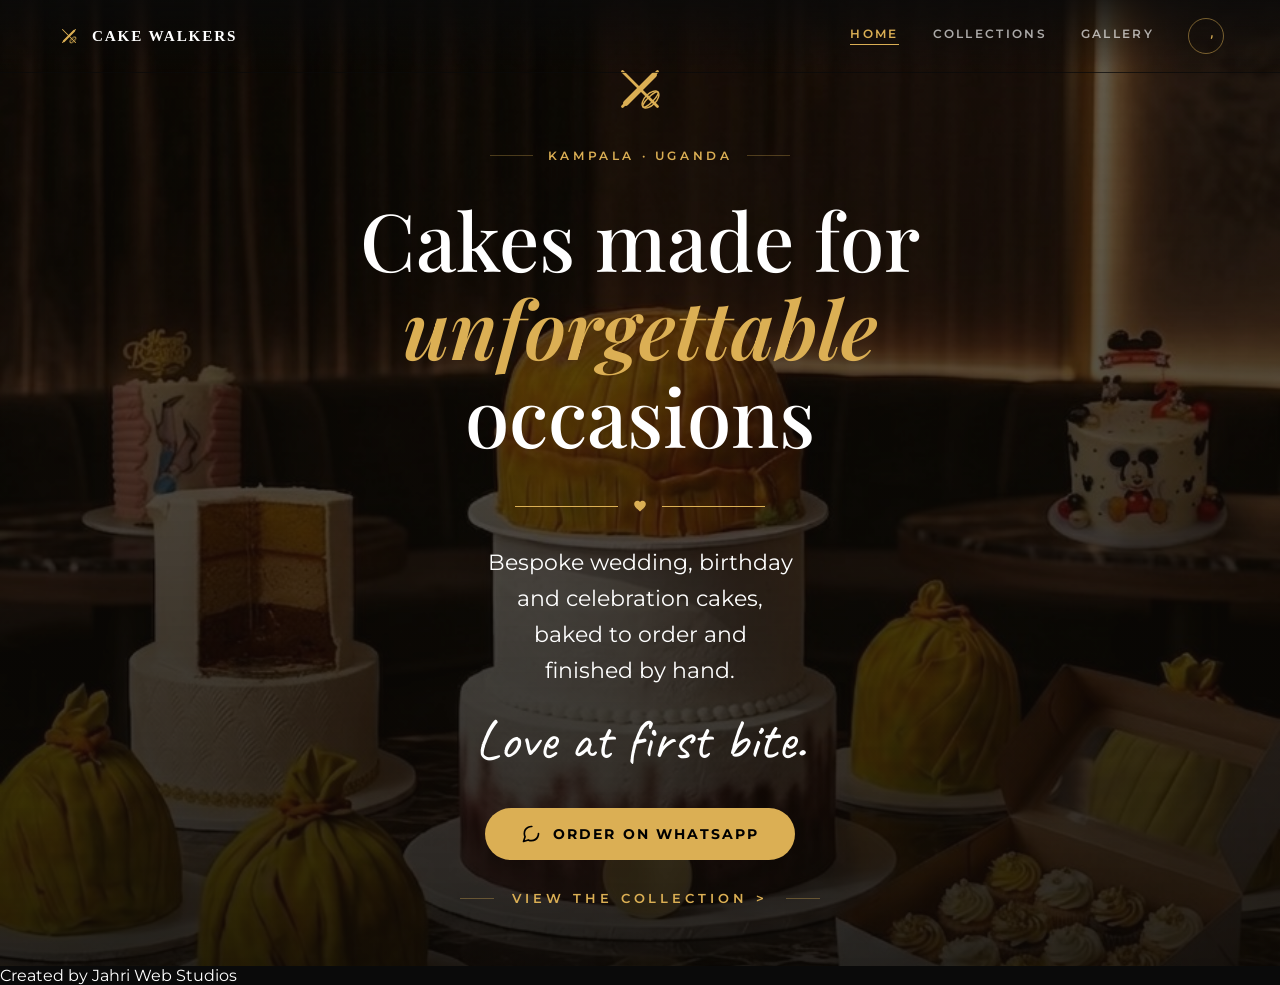
==== commit 9349b7b5: "Add Jahri Web Studios credit tag to index.html" ====
--- a/index.html
+++ b/index.html
@@ -8,7 +8,7 @@
     <!-- Google Fonts for premium typography and Artisanal Brush script -->
     <link rel="preconnect" href="https://fonts.googleapis.com">
     <link rel="preconnect" href="https://fonts.gstatic.com" crossorigin>
-    <link href="https://fonts.googleapis.com/css2?family=Caveat:wght@400;500;600;700&family=Montserrat:wght@300;400;500;600;700&family=Playfair+Display:ital,wght@0,400;0,500;0,600;1,400;1,500;1,600&display=swap" rel="stylesheet">
+    <link href="https://fonts.googleapis.com/css2?family=Caveat:wght@400;500;600;700&family=Montserrat:wght@300;400;500;600;700&family=Playfair+Display:ital,wght@0,400;0,500;0,600;1,400;1,500;1,60[...]" rel="stylesheet">
 </head>
 <body>
 
@@ -30,7 +30,7 @@
             <a href="collections.html" class="nav-link"><span class="full">Collections</span></a>
             <a href="gallery.html" class="nav-link"><span class="full">Gallery</span></a>
             <a href="https://wa.me/256777690441" class="nav-wa" target="_blank" rel="noopener noreferrer" aria-label="Order on WhatsApp">
-                <svg viewBox="0 0 24 24" fill="none" stroke="currentColor" stroke-width="2" stroke-linecap="round" stroke-linejoin="round"><path d="M21 11.5a8.38 8.38 0 0 1-.9 3.8 8.5 8.5 0 0 1-7.6 4.7 8.38 8.38 0 0 1-3.8-.9L3 21l1.9-5.7a8.38 8.38 0 0 1-.9-3.8 8.5 8.5 0 0 1 4.7-7.6 8.38 8.38 0 0 1 3.8-.9h.5a8.48 8.48 0 0 1 8 8v.5z"></path></svg>
+                <svg viewBox="0 0 24 24" fill="none" stroke="currentColor" stroke-width="2" stroke-linecap="round" stroke-linejoin="round"><path d="M21 11.5a8.38 8.38 0 0 1-.9 3.8 8.5 8.5 0 0 1-7.[...]"/></svg>
             </a>
         </div>
     </nav>
@@ -67,7 +67,7 @@
             <!-- Heart Divider -->
             <div class="heart-divider">
                 <svg viewBox="0 0 24 24" fill="#dbaf54" xmlns="http://www.w3.org/2000/svg">
-                    <path d="M12 21.35l-1.45-1.32C5.4 15.36 2 12.28 2 8.5 2 5.42 4.42 3 7.5 3c1.74 0 3.41.81 4.5 2.09C13.09 3.81 14.76 3 16.5 3 19.58 3 22 5.42 22 8.5c0 3.78-3.4 6.86-8.55 11.54L12 21.35z"/>
+                    <path d="M12 21.35l-1.45-1.32C5.4 15.36 2 12.28 2 8.5 2 5.42 4.42 3 7.5 3c1.74 0 3.41.81 4.5 2.09C13.09 3.81 14.76 3 16.5 3 19.58 3 22 5.42 22 8.5c0 3.78-3.4 6.86-8.55 11.54L12[...]"></path>
                 </svg>
             </div>
             
@@ -86,7 +86,7 @@
             <!-- WhatsApp Button with Icon -->
             <a href="https://wa.me/256777690441" class="whatsapp-btn" target="_blank" rel="noopener noreferrer">
                 <svg class="wa-icon" viewBox="0 0 24 24" fill="none" stroke="currentColor" stroke-width="2" stroke-linecap="round" stroke-linejoin="round" xmlns="http://www.w3.org/2000/svg">
-                    <path d="M21 11.5a8.38 8.38 0 0 1-.9 3.8 8.5 8.5 0 0 1-7.6 4.7 8.38 8.38 0 0 1-3.8-.9L3 21l1.9-5.7a8.38 8.38 0 0 1-.9-3.8 8.5 8.5 0 0 1 4.7-7.6 8.38 8.38 0 0 1 3.8-.9h.5a8.48 8.48 0 0 1 8 8v.5z"></path>
+                    <path d="M21 11.5a8.38 8.38 0 0 1-.9 3.8 8.5 8.5 0 0 1-7.6 4.7 8.38 8.38 0 0 1-3.8-.9L3 21l1.9-5.7a8.38 8.38 0 0 1-.9-3.8 8.5 8.5 0 0 1 4.7-7.6 8.38 8.38 0 0 1 3.8-.9h.5a8.48 8[...]"></path>
                 </svg>
                 ORDER ON WHATSAPP
             </a>
@@ -106,5 +106,8 @@
         }, { passive: true });
     </script>
 
+    <!-- Jahri Web Studios credit tag (subtle, non-intrusive) -->
+    <div class="jahri-credit" aria-hidden="true">Created by Jahri Web Studios</div>
+
 </body>
 </html>
